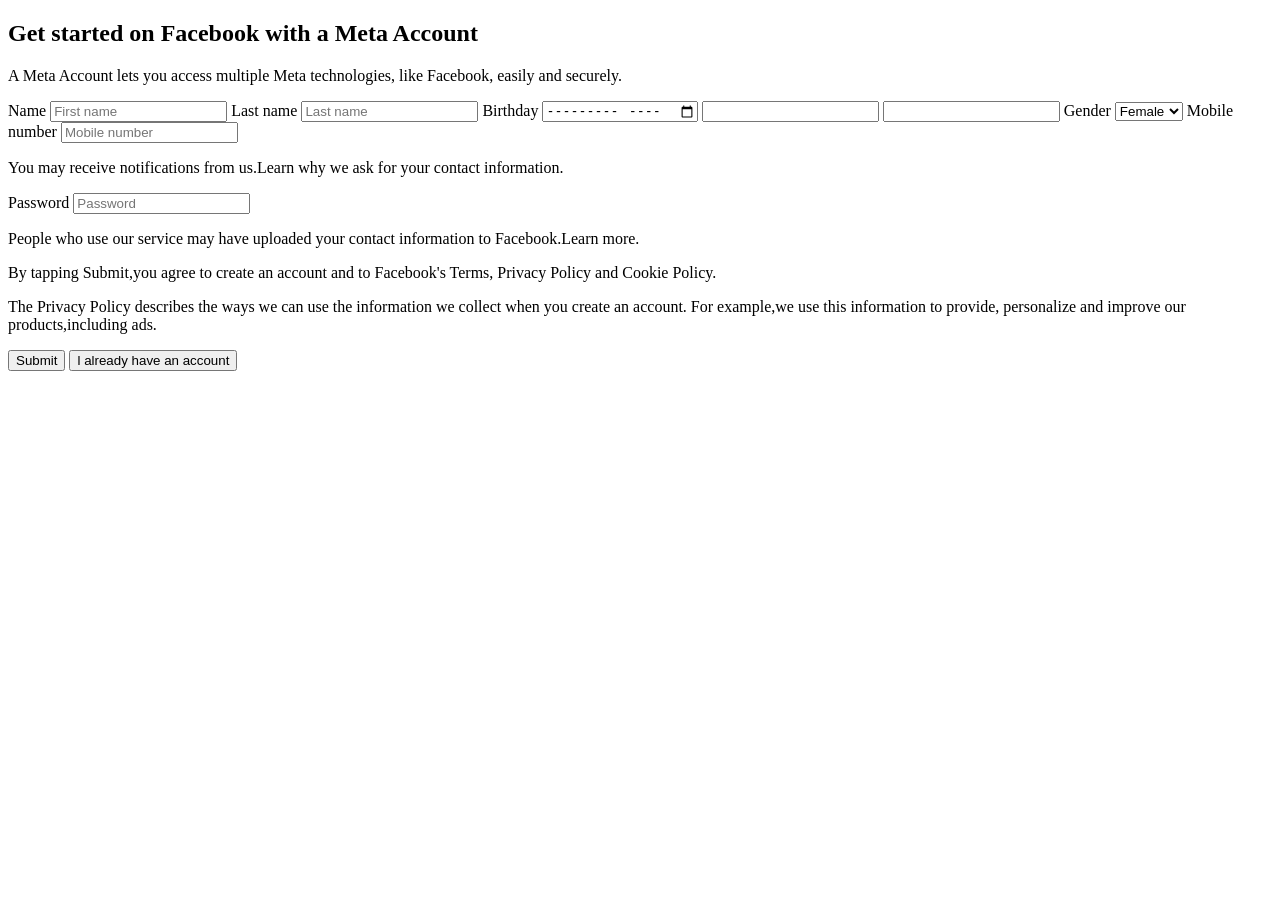
==== index.html @ 80c6cefc "ev tapsirigii" ====
<!DOCTYPE html>
<html lang="en">
<head>
  <meta charset="UTF-8">
</head>
<body>
  <h2>Get started on Facebook with a Meta Account</h2>
  <p>A Meta Account lets you access multiple Meta technologies, like Facebook, easily and securely.</p>
  <label>Name</label>
  <input type="text" placeholder="First name">
  <label>Last name</label>
  <input type="text" placeholder="Last name">
  <label>Birthday</label>
  <input type="month">
  <input type="day">
  <input type="year">
  <label>Gender</label>
  <select>
    <option value="female">Female</option>
    <option value="male">Male</option>
    <option value="custom">Custom</option>
  </select>
  <label>Mobile number</label>
  <input type="text" placeholder="Mobile number">
  <p>You may receive notifications from us.Learn why we ask for your contact information.</p>
  <label>Password</label>
  <input type="password" placeholder="Password">
  <p>People who use our service may have uploaded your contact information to
     Facebook.Learn more.</p>
  <p>By tapping Submit,you agree to create an account and to Facebook's Terms,
    Privacy Policy and Cookie Policy.</p>
  <p>The Privacy Policy describes the ways we can use the information we collect
     when you create an account. For example,we use this information to provide,
     personalize and improve our products,including ads.</p>
     <button>Submit</button>
     <button>l already have an account</button>
</body>
</html>
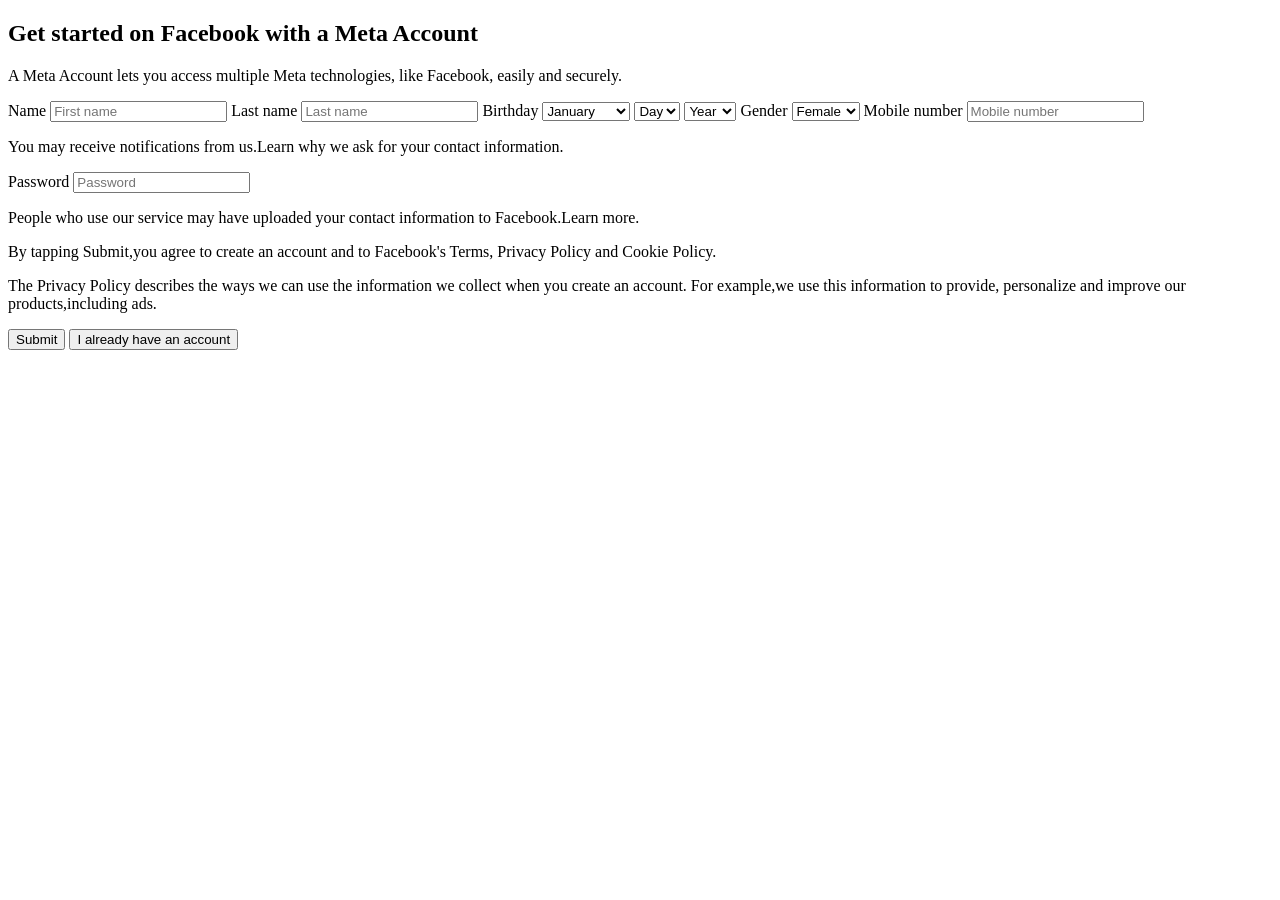
==== commit 441a2bc6: "ev tapsirigiii" ====
--- a/index.html
+++ b/index.html
@@ -11,9 +11,101 @@
   <label>Last name</label>
   <input type="text" placeholder="Last name">
   <label>Birthday</label>
-  <input type="month">
-  <input type="day">
-  <input type="year">
+  <select>
+    <option value="January">January</option>
+    <option value="February">February</option>
+    <option value="March">March</option>
+    <option value="April">April</option>
+    <option value="May">May</option>
+    <option value="June">June</option>
+    <option value="July">July</option>
+    <option value="August">August</option>
+    <option value="September">September</option>
+    <option value="October">October</option>
+    <option value="November">November</option>
+    <option value="December">December</option>
+  </select>
+  <select>
+    <option>Day</option>
+    <option value="1">1</option>
+    <option value="2">2</option>
+    <option value="3">3</option>
+    <option value="4">4</option>
+    <option value="5">5</option>
+    <option value="6">6</option>
+    <option value="7">7</option>
+    <option value="8">8</option>
+    <option value="9">9</option>
+    <option value="10">10</option>
+    <option value="11">11</option>
+    <option value="12">12</option>
+    <option value="13">13</option>
+    <option value="14">14</option>
+    <option value="15">15</option>
+    <option value="16">16</option>
+    <option value="17">17</option>
+    <option value="18">18</option>
+    <option value="19">19</option>
+    <option value="20">20</option>
+    <option value="21">21</option>
+    <option value="22">22</option>
+    <option value="23">23</option>
+    <option value="24">24</option>
+    <option value="25">25</option>
+    <option value="26">26</option>
+    <option value="27">27</option>
+    <option value="28">28</option>
+    <option value="29">29</option>
+    <option value="30">30</option>
+    <option value="31">31</option>
+  </select>
+  <select>
+    <option>Year</option>
+    <option value="2023">2023</option>
+    <option value="2022">2022</option>
+    <option value="2021">2021</option>
+    <option value="2020">2020</option>
+    <option value="2019">2019</option>
+    <option value="2018">2018</option>
+    <option value="2017">2017</option>
+    <option value="2016">2016</option>
+    <option value="2015">2015</option>
+    <option value="2014">2014</option>
+    <option value="2013">2013</option>
+    <option value="2012">2012</option>
+    <option value="2011">2011</option>
+    <option value="2010">2010</option>
+    <option value="2009">2009</option>
+    <option value="2008">2008</option>
+    <option value="2007">2007</option>
+    <option value="2006">2006</option>
+    <option value="2005">2005</option>
+    <option value="2004">2004</option>
+    <option value="2003">2003</option>
+    <option value="2002">2002</option>
+    <option value="2001">2001</option>
+    <option value="2000">2000</option>
+    <option value="1999">1999</option>
+    <option value="1998">1998</option>
+    <option value="1997">1997</option>
+    <option value="1996">1996</option>
+    <option value="1995">1995</option>
+    <option value="1994">1994</option>
+    <option value="1993">1993</option>
+    <option value="1992">1992</option>
+    <option value="1991">1991</option>
+    <option value="1990">1990</option>
+    <option value="1989">1989</option>
+    <option value="1988">1988</option>
+    <option value="1987">1987</option>
+    <option value="1986">1986</option>
+    <option value="1985">1985</option>
+    <option value="1984">1984</option>
+    <option value="1983">1983</option>
+    <option value="1982">1982</option>
+    <option value="1981">1981</option>
+    <option value="1980">1980</option>
+  </select>
   <label>Gender</label>
   <select>
     <option value="female">Female</option>
@@ -33,12 +125,6 @@
      when you create an account. For example,we use this information to provide,
      personalize and improve our products,including ads.</p>
      <button>Submit</button>
-     <button>l already have an account</button>
+     <button>I already have an account</button>
 </body>
-</html>
-
-
-
-
-
-
+</html>
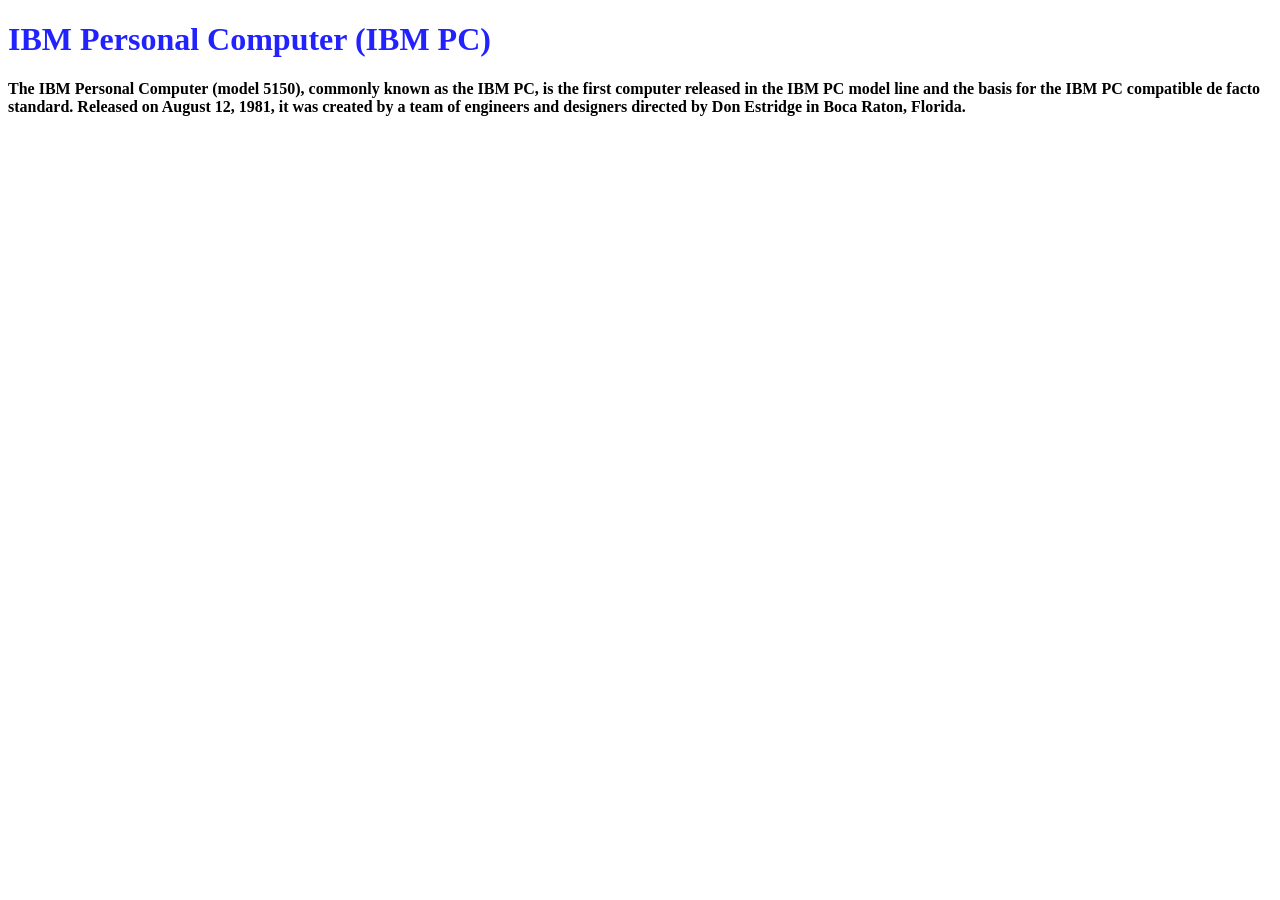
==== commit d49b71e8: "css ev tapsirig" ====
--- a/index.html
+++ b/index.html
@@ -1,130 +1,31 @@
 <!DOCTYPE html>
 <html lang="en">
-<head>
-  <meta charset="UTF-8">
-</head>
-<body>
-  <h2>Get started on Facebook with a Meta Account</h2>
-  <p>A Meta Account lets you access multiple Meta technologies, like Facebook, easily and securely.</p>
-  <label>Name</label>
-  <input type="text" placeholder="First name">
-  <label>Last name</label>
-  <input type="text" placeholder="Last name">
-  <label>Birthday</label>
-  <select>
-    <option value="January">January</option>
-    <option value="February">February</option>
-    <option value="March">March</option>
-    <option value="April">April</option>
-    <option value="May">May</option>
-    <option value="June">June</option>
-    <option value="July">July</option>
-    <option value="August">August</option>
-    <option value="September">September</option>
-    <option value="October">October</option>
-    <option value="November">November</option>
-    <option value="December">December</option>
-  </select>
-  <select>
-    <option>Day</option>
-    <option value="1">1</option>
-    <option value="2">2</option>
-    <option value="3">3</option>
-    <option value="4">4</option>
-    <option value="5">5</option>
-    <option value="6">6</option>
-    <option value="7">7</option>
-    <option value="8">8</option>
-    <option value="9">9</option>
-    <option value="10">10</option>
-    <option value="11">11</option>
-    <option value="12">12</option>
-    <option value="13">13</option>
-    <option value="14">14</option>
-    <option value="15">15</option>
-    <option value="16">16</option>
-    <option value="17">17</option>
-    <option value="18">18</option>
-    <option value="19">19</option>
-    <option value="20">20</option>
-    <option value="21">21</option>
-    <option value="22">22</option>
-    <option value="23">23</option>
-    <option value="24">24</option>
-    <option value="25">25</option>
-    <option value="26">26</option>
-    <option value="27">27</option>
-    <option value="28">28</option>
-    <option value="29">29</option>
-    <option value="30">30</option>
-    <option value="31">31</option>
-  </select>
-  <select>
-    <option>Year</option>
-    <option value="2023">2023</option>
-    <option value="2022">2022</option>
-    <option value="2021">2021</option>
-    <option value="2020">2020</option>
-    <option value="2019">2019</option>
-    <option value="2018">2018</option>
-    <option value="2017">2017</option>
-    <option value="2016">2016</option>
-    <option value="2015">2015</option>
-    <option value="2014">2014</option>
-    <option value="2013">2013</option>
-    <option value="2012">2012</option>
-    <option value="2011">2011</option>
-    <option value="2010">2010</option>
-    <option value="2009">2009</option>
-    <option value="2008">2008</option>
-    <option value="2007">2007</option>
-    <option value="2006">2006</option>
-    <option value="2005">2005</option>
-    <option value="2004">2004</option>
-    <option value="2003">2003</option>
-    <option value="2002">2002</option>
-    <option value="2001">2001</option>
-    <option value="2000">2000</option>
-    <option value="1999">1999</option>
-    <option value="1998">1998</option>
-    <option value="1997">1997</option>
-    <option value="1996">1996</option>
-    <option value="1995">1995</option>
-    <option value="1994">1994</option>
-    <option value="1993">1993</option>
-    <option value="1992">1992</option>
-    <option value="1991">1991</option>
-    <option value="1990">1990</option>
-    <option value="1989">1989</option>
-    <option value="1988">1988</option>
-    <option value="1987">1987</option>
-    <option value="1986">1986</option>
-    <option value="1985">1985</option>
-    <option value="1984">1984</option>
-    <option value="1983">1983</option>
-    <option value="1982">1982</option>
-    <option value="1981">1981</option>
-    <option value="1980">1980</option>
-  </select>
-  <label>Gender</label>
-  <select>
-    <option value="female">Female</option>
-    <option value="male">Male</option>
-    <option value="custom">Custom</option>
-  </select>
-  <label>Mobile number</label>
-  <input type="text" placeholder="Mobile number">
-  <p>You may receive notifications from us.Learn why we ask for your contact information.</p>
-  <label>Password</label>
-  <input type="password" placeholder="Password">
-  <p>People who use our service may have uploaded your contact information to
-     Facebook.Learn more.</p>
-  <p>By tapping Submit,you agree to create an account and to Facebook's Terms,
-    Privacy Policy and Cookie Policy.</p>
-  <p>The Privacy Policy describes the ways we can use the information we collect
-     when you create an account. For example,we use this information to provide,
-     personalize and improve our products,including ads.</p>
-     <button>Submit</button>
-     <button>I already have an account</button>
-</body>
+  <head>
+    <meta charset="UTF-8">
+   <meta name="viewport"
+   content="width=device-width,
+   inital-scale1.0">
+   <title>IBM Personal Computer</title>
+
+   <link rel="stylesheet"
+   href="style.css">
+  </head>
+  <body>
+
+    <h1>IBM Personal Computer (IBM PC)</h1>
+
+    <p>
+      The IBM Personal Computer (model
+      5150), commonly known as the IBM PC,
+      is the first computer released in
+      the IBM PC model line and the basis
+      for the IBM PC compatible de
+      facto standard. Released on August 12,
+      1981, it was created by a team of
+      engineers and designers directed
+      by Don Estridge in Boca Raton,
+      Florida.
+    </p>
+
+  </body>
 </html>
--- a/style.css
+++ b/style.css
@@ -0,0 +1,9 @@
+body {
+    font-family: Montserrat;
+}
+h1 {
+    color: #2222ff;
+}
+p {
+    font-weight: 700;
+}
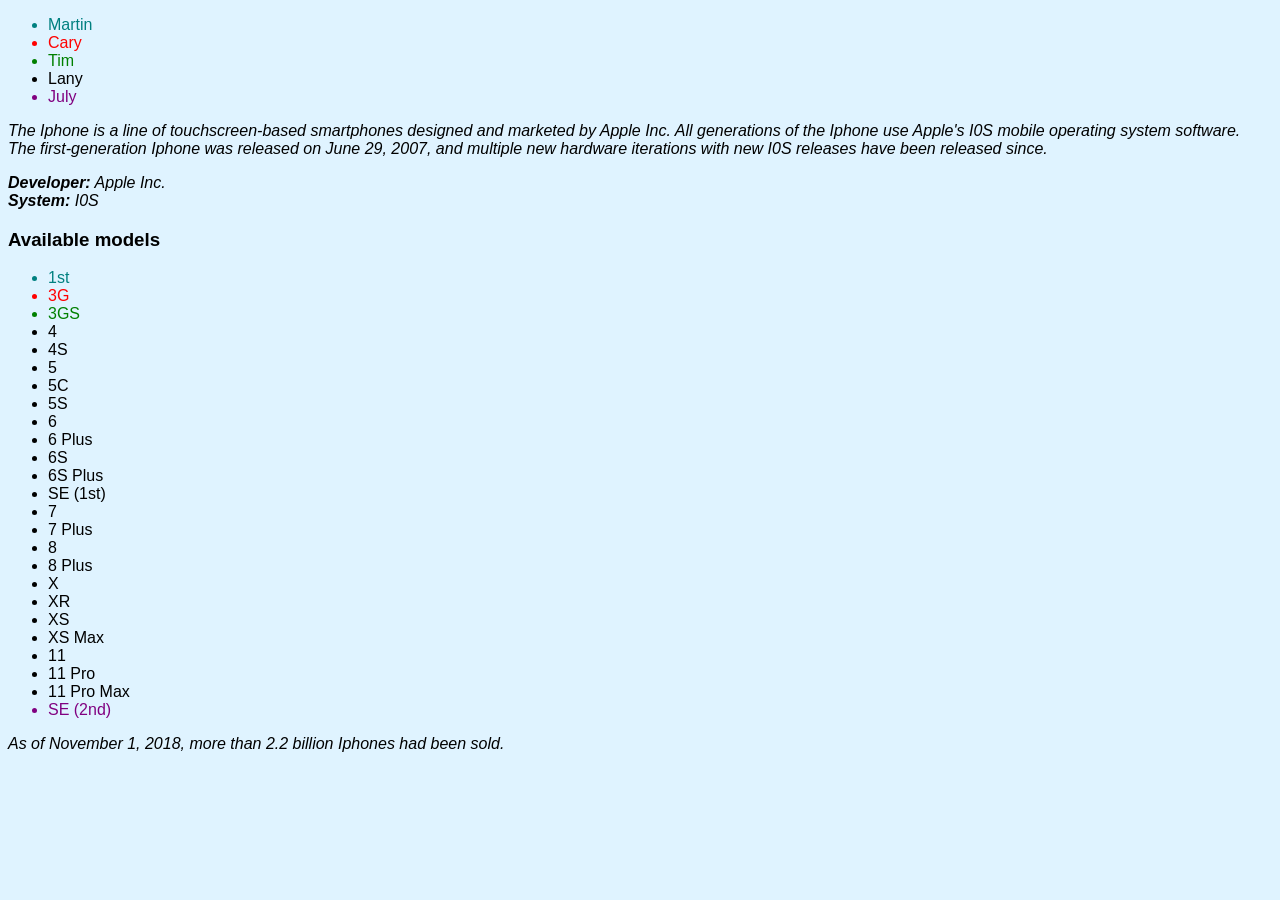
==== commit a67b9375: "ev tapsirigg" ====
--- a/index.html
+++ b/index.html
@@ -2,30 +2,79 @@
 <html lang="en">
   <head>
     <meta charset="UTF-8">
-   <meta name="viewport"
-   content="width=device-width,
-   inital-scale1.0">
-   <title>IBM Personal Computer</title>
-
-   <link rel="stylesheet"
-   href="style.css">
+    <title>Task 2</title>
+    <link rel="stylesheet"
+    href="style.css">
   </head>
   <body>
 
-    <h1>IBM Personal Computer (IBM PC)</h1>
+      <ul>
+          <li>Martin</li>
+          <li>Cary</li>
+          <li>Tim</li>
+          <li>Lany</li>
+          <li>July</li>
+      </ul>
+    <title>Iphone</title>
+  
 
     <p>
-      The IBM Personal Computer (model
-      5150), commonly known as the IBM PC,
-      is the first computer released in
-      the IBM PC model line and the basis
-      for the IBM PC compatible de
-      facto standard. Released on August 12,
-      1981, it was created by a team of
-      engineers and designers directed
-      by Don Estridge in Boca Raton,
-      Florida.
+      The Iphone is a line of
+      touchscreen-based smartphones
+      designed and marketed by
+      Apple Inc. All generations
+      of the Iphone use Apple's
+      I0S mobile operating system
+      software. The 
+      first-generation Iphone was
+      released
+              on June 29, 2007, and
+              multiple new hardware iterations
+              with new I0S releases
+              have been released since.
+    </p> 
+
+    <p>
+      <b>Developer:</b> Apple 
+      Inc.<br>
+      <b>System:</b> I0S
     </p>
 
+    <h3>Available models</h3>
+
+<ul>
+  <li>1st</li>
+  <li>3G</li>
+  <li>3GS</li>
+  <li>4</li>
+  <li>4S</li>
+  <li>5</li>
+  <li>5C</li>
+  <li>5S</li>
+  <li>6</li>
+  <li>6 Plus</li>
+  <li>6S</li>
+  <li>6S Plus</li>
+  <li>SE (1st)</li>
+  <li>7</li>
+  <li>7 Plus</li>
+  <li>8</li>
+  <li>8 Plus</li>
+  <li>X</li>
+  <li>XR</li>
+  <li>XS</li>
+  <li>XS Max</li>
+  <li>11</li>
+  <li>11 Pro</li>
+  <li>11 Pro Max</li>
+  <li>SE (2nd)</li>
+</ul>
+
+<p>
+  As of November 1, 2018,
+  more than 2.2 billion
+  Iphones had been sold.
+</p>
+
   </body>
-</html>+  </html>
--- a/style.css
+++ b/style.css
@@ -1,9 +1,34 @@
+li:first-child {
+    color: teal;
+}
+li:nth-child(2) {
+    color: red;
+}
+li:nth-child(3) {
+    color: green;
+}
+li:nth-child(4) {
+    color: black;
+}
+li:last-child {
+    color: purple;
+}
 body {
-    font-family: Montserrat;
+background-color: #dff3ff;
+font-family: Arial, 
+sans-serif;
+color: #064b91
+font-size 14px;
 }
-h1 {
-    color: #2222ff;
+
+title {
+    color: #0056b3
+    font-size 28px
 }
+
 p {
-    font-weight: 700;
+    font-style: italic;
+}
+ul {
+    padding-left: 40px;
 }
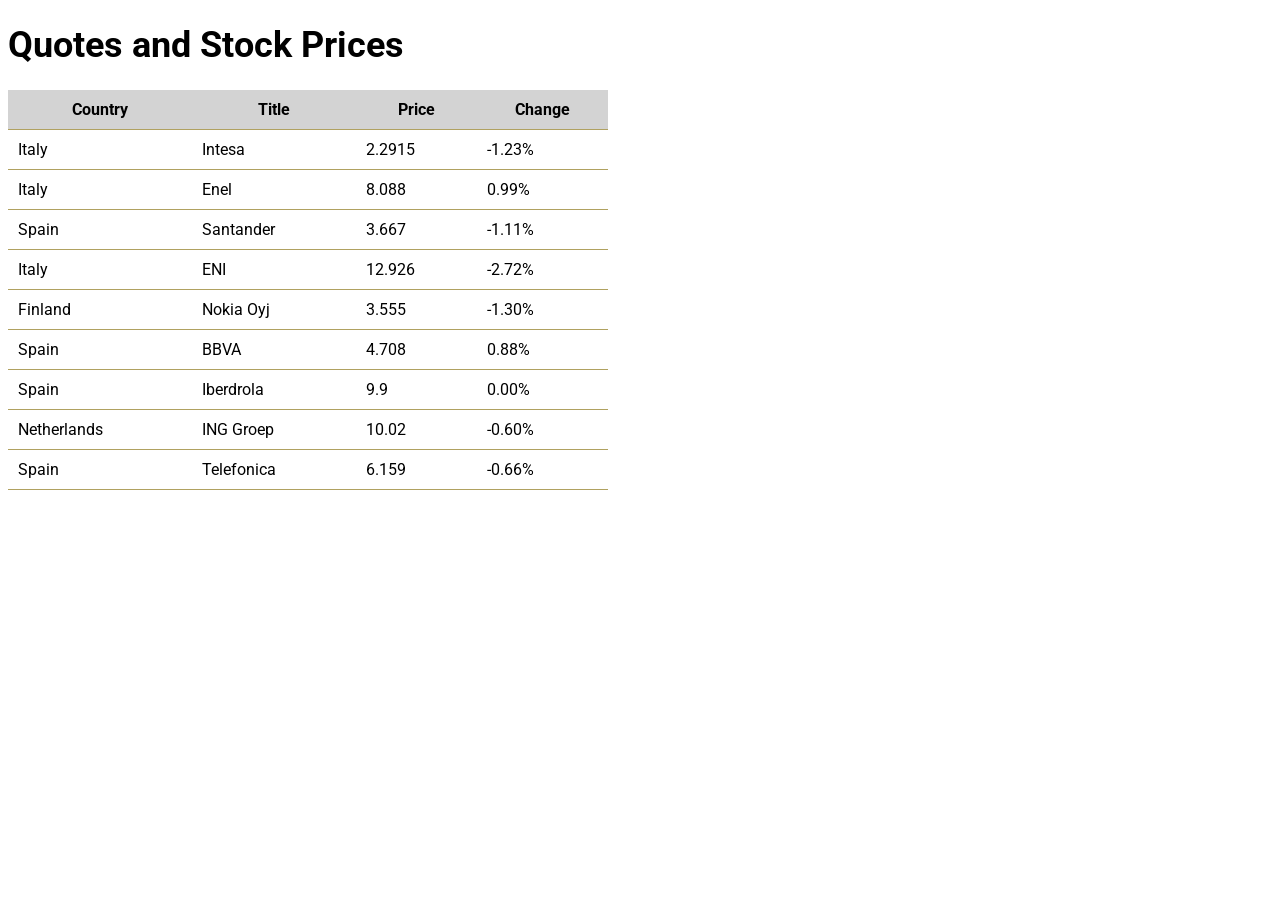
==== commit 945ae5fb: "evtapp" ====
--- a/index.html
+++ b/index.html
@@ -2,79 +2,40 @@
 <html lang="en">
   <head>
     <meta charset="UTF-8">
-    <title>Task 2</title>
-    <link rel="stylesheet"
-    href="style.css">
+    <meta name="viewport"
+    content="width=device-width,
+    initial-scale=1.0">
+    <title>Quotes and Stock
+      Prices</title>
+      <link rel="stylesheet"
+      href="style.css">
   </head>
   <body>
+  
+    <h1>Quotes and Stock Prices</h1>
 
-      <ul>
-          <li>Martin</li>
-          <li>Cary</li>
-          <li>Tim</li>
-          <li>Lany</li>
-          <li>July</li>
-      </ul>
-    <title>Iphone</title>
-  
+    <table>
+     <thead>
+      <tr>
+        <th>Country</th>
+        <th>Title</th>
+        <th>Price</th>
+        <th>Change</th>
+      </tr>
+     </thead>
 
-    <p>
-      The Iphone is a line of
-      touchscreen-based smartphones
-      designed and marketed by
-      Apple Inc. All generations
-      of the Iphone use Apple's
-      I0S mobile operating system
-      software. The 
-      first-generation Iphone was
-      released
-              on June 29, 2007, and
-              multiple new hardware iterations
-              with new I0S releases
-              have been released since.
-    </p> 
-
-    <p>
-      <b>Developer:</b> Apple 
-      Inc.<br>
-      <b>System:</b> I0S
-    </p>
-
-    <h3>Available models</h3>
-
-<ul>
-  <li>1st</li>
-  <li>3G</li>
-  <li>3GS</li>
-  <li>4</li>
-  <li>4S</li>
-  <li>5</li>
-  <li>5C</li>
-  <li>5S</li>
-  <li>6</li>
-  <li>6 Plus</li>
-  <li>6S</li>
-  <li>6S Plus</li>
-  <li>SE (1st)</li>
-  <li>7</li>
-  <li>7 Plus</li>
-  <li>8</li>
-  <li>8 Plus</li>
-  <li>X</li>
-  <li>XR</li>
-  <li>XS</li>
-  <li>XS Max</li>
-  <li>11</li>
-  <li>11 Pro</li>
-  <li>11 Pro Max</li>
-  <li>SE (2nd)</li>
-</ul>
-
-<p>
-  As of November 1, 2018,
-  more than 2.2 billion
-  Iphones had been sold.
-</p>
+     <tbody>
+       <tr><td>Italy</td><td>Intesa</td><td>2.2915</td><td>-1.23%</td></tr>
+       <tr><td>Italy</td><td>Enel</td><td>8.088</td><td>0.99%</td></tr>
+       <tr><td>Spain</td><td>Santander</td><td>3.667</td><td>-1.11%</td></tr>
+       <tr><td>Italy</td><td>ENI</td><td>12.926</td><td>-2.72%</td></tr>
+       <tr><td>Finland</td><td>Nokia Oyj</td><td>3.555</td><td>-1.30%</td></tr>
+       <tr><td>Spain</td><td>BBVA</td><td>4.708</td><td>0.88%</td></tr>
+       <tr><td>Spain</td><td>Iberdrola</td><td>9.9</td><td>0.00%</td></tr>
+       <tr><td>Netherlands</td><td>ING Groep</td><td>10.02</td><td>-0.60%</td></tr>
+       <tr><td>Spain</td><td>Telefonica</td><td>6.159</td><td>-0.66%</td></tr>
+     </tbody>
+    </table>
 
   </body>
-  </html>+</html>
--- a/style.css
+++ b/style.css
@@ -1,34 +1,21 @@
-li:first-child {
-    color: teal;
+@import
+url('https://fonts.googleapis.com/css2?family=Roboto&display=swap');
+body {
+    font-family: 'Roboto',
+    sans-serif;
 }
-li:nth-child(2) {
-    color: red;
+h1 {
+    font-size: 36px;
 }
-li:nth-child(3) {
-    color: green;
+table {
+    border-collapse: collapse;
+    width: 600px;
 }
-li:nth-child(4) {
-    color: black;
+th {
+    background-color: lightgrey;
+    text-align: center;
 }
-li:last-child {
-    color: purple;
-}
-body {
-background-color: #dff3ff;
-font-family: Arial, 
-sans-serif;
-color: #064b91
-font-size 14px;
-}
-
-title {
-    color: #0056b3
-    font-size 28px
-}
-
-p {
-    font-style: italic;
-}
-ul {
-    padding-left: 40px;
+th, td {
+    padding: 10px;
+    border-bottom: 1px solid #b0a160;
 }
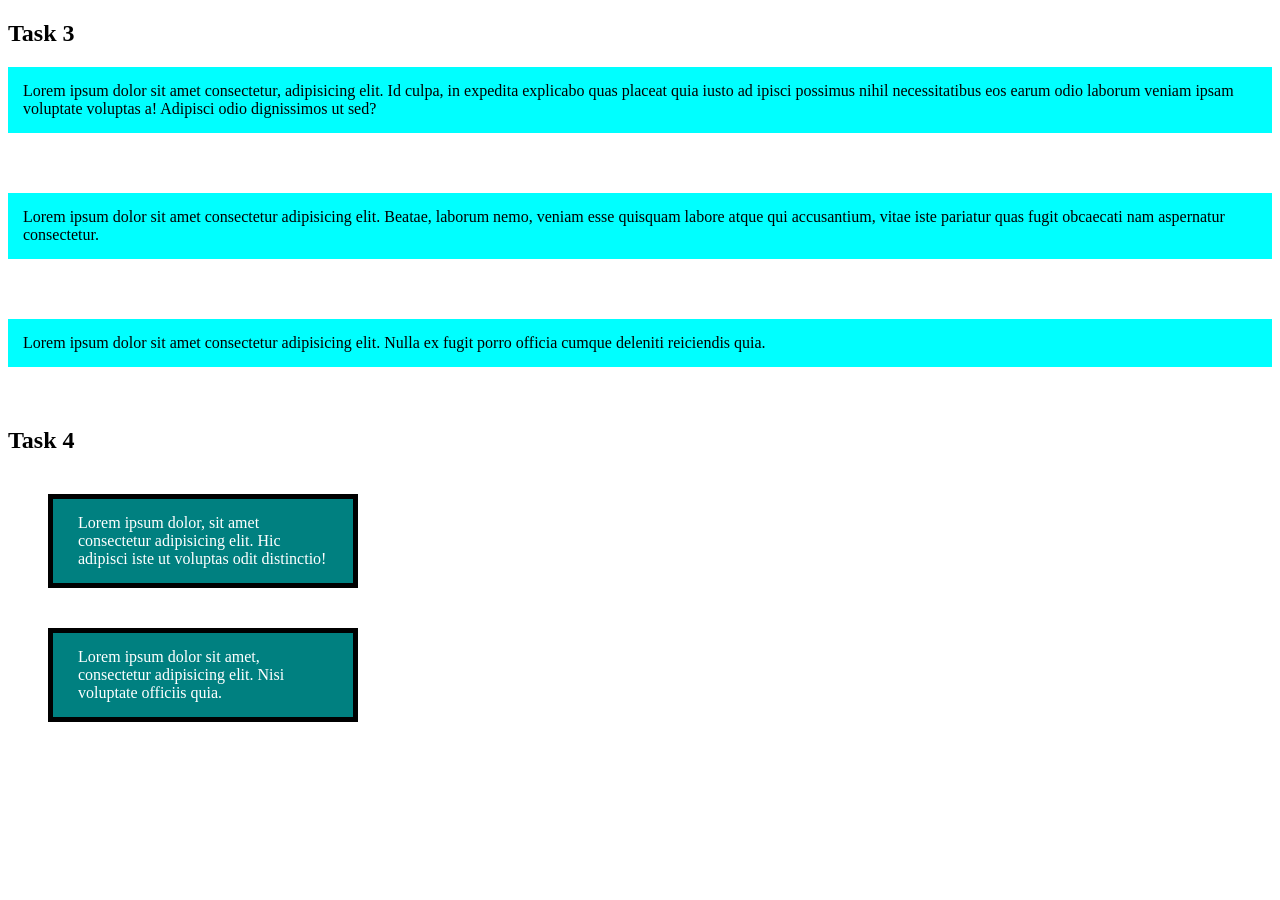
==== commit 1d597e60: "task3 ve task4" ====
--- a/index.html
+++ b/index.html
@@ -1,41 +1,32 @@
+
 <!DOCTYPE html>
 <html lang="en">
-  <head>
+<head>
     <meta charset="UTF-8">
-    <meta name="viewport"
-    content="width=device-width,
-    initial-scale=1.0">
-    <title>Quotes and Stock
-      Prices</title>
-      <link rel="stylesheet"
-      href="style.css">
-  </head>
-  <body>
-  
-    <h1>Quotes and Stock Prices</h1>
+    <meta name="viewport" content="width=device-width, initial-scale=1.0">
+    <title>Task 3 və Task 4</title>
+    <link rel="stylesheet" href="style.css">
+</head>
+<body>
 
-    <table>
-     <thead>
-      <tr>
-        <th>Country</th>
-        <th>Title</th>
-        <th>Price</th>
-        <th>Change</th>
-      </tr>
-     </thead>
+    <h2>Task 3</h2>
 
-     <tbody>
-       <tr><td>Italy</td><td>Intesa</td><td>2.2915</td><td>-1.23%</td></tr>
-       <tr><td>Italy</td><td>Enel</td><td>8.088</td><td>0.99%</td></tr>
-       <tr><td>Spain</td><td>Santander</td><td>3.667</td><td>-1.11%</td></tr>
-       <tr><td>Italy</td><td>ENI</td><td>12.926</td><td>-2.72%</td></tr>
-       <tr><td>Finland</td><td>Nokia Oyj</td><td>3.555</td><td>-1.30%</td></tr>
-       <tr><td>Spain</td><td>BBVA</td><td>4.708</td><td>0.88%</td></tr>
-       <tr><td>Spain</td><td>Iberdrola</td><td>9.9</td><td>0.00%</td></tr>
-       <tr><td>Netherlands</td><td>ING Groep</td><td>10.02</td><td>-0.60%</td></tr>
-       <tr><td>Spain</td><td>Telefonica</td><td>6.159</td><td>-0.66%</td></tr>
-     </tbody>
-    </table>
+    <p class="paragraph">Lorem ipsum dolor sit amet consectetur, adipisicing elit. 
+      Id culpa, in expedita explicabo quas placeat quia iusto ad
+      ipisci possimus nihil necessitatibus eos earum odio laborum veniam
+       ipsam voluptate voluptas a! Adipisci odio dignissimos ut sed?</p>
+    <p class="paragraph">Lorem ipsum dolor sit amet consectetur adipisicing elit.
+       Beatae, laborum nemo, veniam esse quisquam labore atque qui accusantium, 
+       vitae iste pariatur quas fugit obcaecati nam aspernatur consectetur.</p>
+    <p class="paragraph">Lorem ipsum dolor sit amet consectetur adipisicing elit.
+       Nulla ex fugit porro officia cumque deleniti reiciendis quia.</p>
 
-  </body>
+    <h2>Task 4</h2>
+
+    <div class="block">Lorem ipsum dolor, sit amet consectetur adipisicing elit.
+       Hic adipisci iste ut voluptas odit distinctio!</div>
+    <div class="block">Lorem ipsum dolor sit amet, consectetur adipisicing elit.
+       Nisi voluptate officiis quia.</div>
+
+</body>
 </html>
--- a/style.css
+++ b/style.css
@@ -1,21 +1,19 @@
-@import
-url('https://fonts.googleapis.com/css2?family=Roboto&display=swap');
-body {
-    font-family: 'Roboto',
-    sans-serif;
+
+/* Task 3 */
+
+.paragraph {
+    background-color: aqua;
+    margin-bottom: 60px;
+    padding: 15px;
 }
-h1 {
-    font-size: 36px;
-}
-table {
-    border-collapse: collapse;
-    width: 600px;
-}
-th {
-    background-color: lightgrey;
-    text-align: center;
-}
-th, td {
-    padding: 10px;
-    border-bottom: 1px solid #b0a160;
+
+/* Task 4 */
+
+.block {
+    background-color: teal;
+    margin: 40px;
+    padding: 15px 25px;
+    width: 250px;
+    border: 5px solid black;
+    color: white;
 }
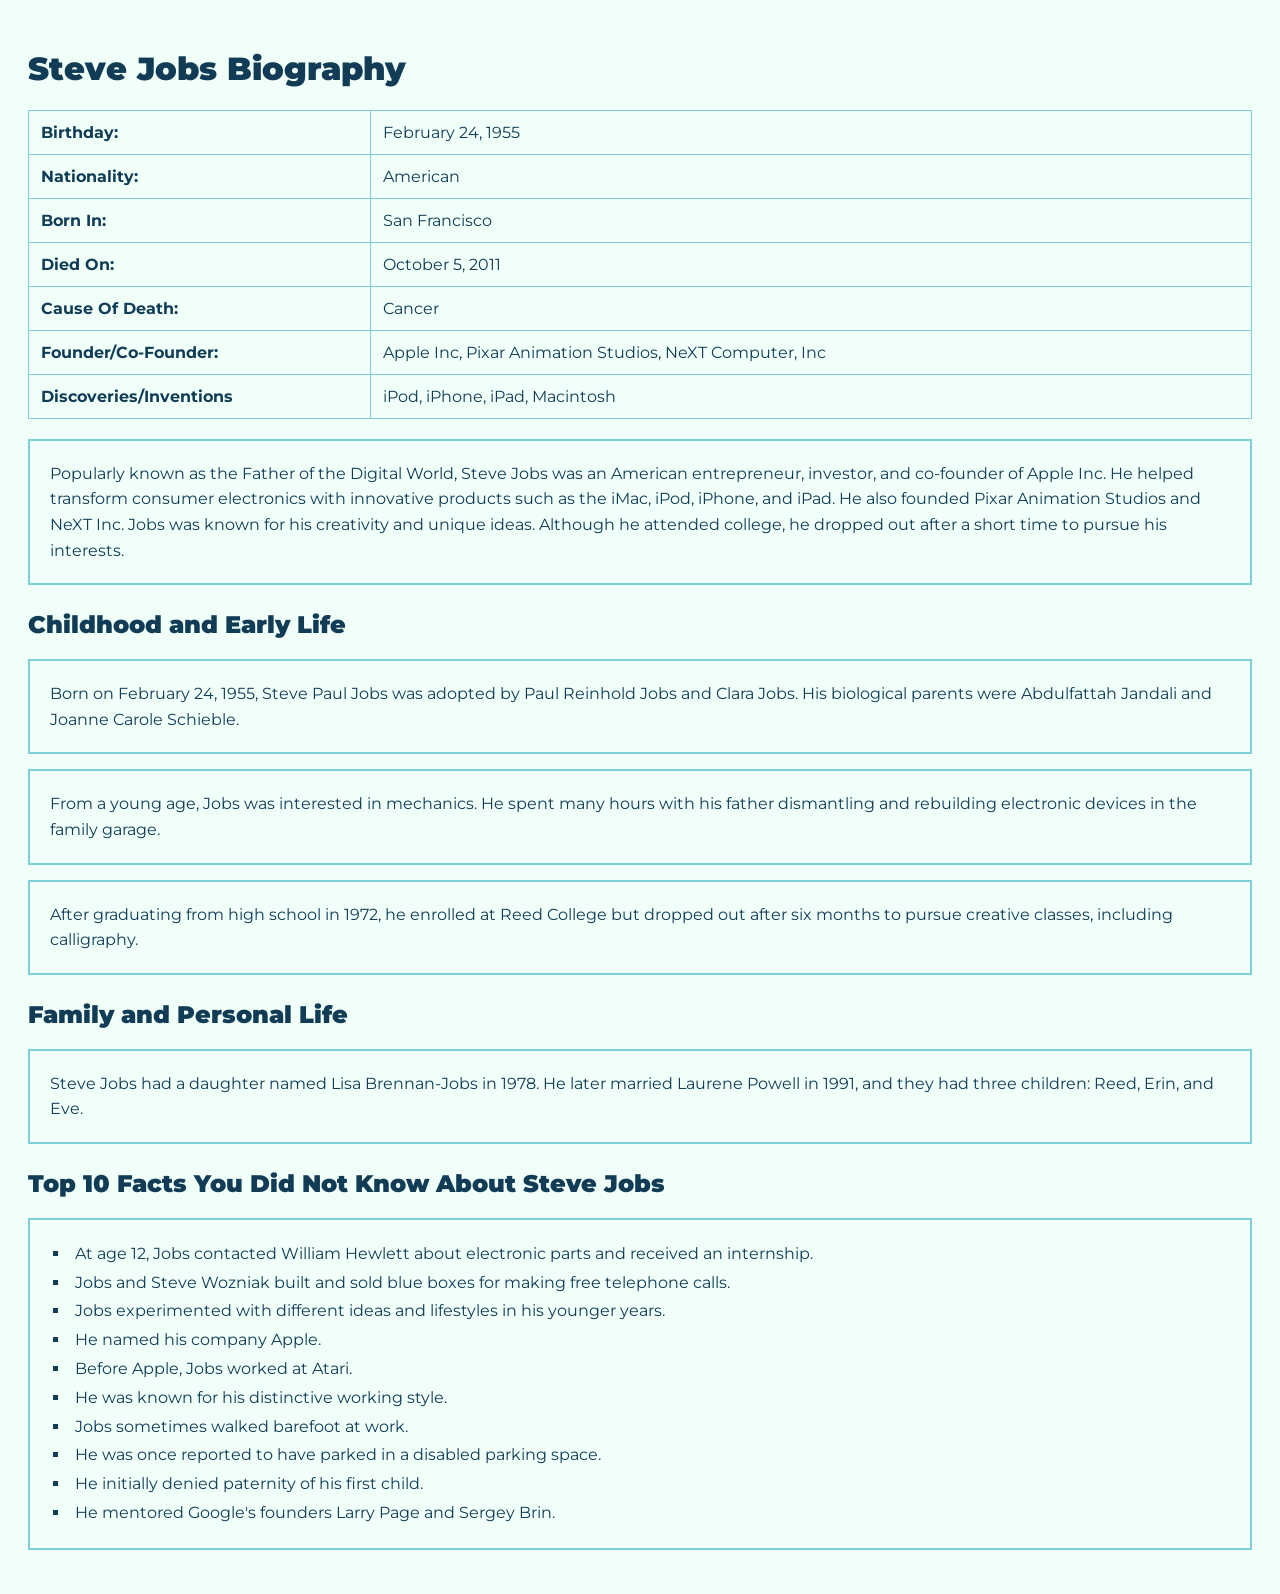
==== commit 25063c06: "ev tapsirigg" ====
--- a/index.html
+++ b/index.html
@@ -1,32 +1,66 @@
-
 <!DOCTYPE html>
 <html lang="en">
 <head>
     <meta charset="UTF-8">
     <meta name="viewport" content="width=device-width, initial-scale=1.0">
-    <title>Task 3 və Task 4</title>
+    <title>Steve Jobs Biography</title>
     <link rel="stylesheet" href="style.css">
 </head>
 <body>
 
-    <h2>Task 3</h2>
-
-    <p class="paragraph">Lorem ipsum dolor sit amet consectetur, adipisicing elit. 
-      Id culpa, in expedita explicabo quas placeat quia iusto ad
-      ipisci possimus nihil necessitatibus eos earum odio laborum veniam
-       ipsam voluptate voluptas a! Adipisci odio dignissimos ut sed?</p>
-    <p class="paragraph">Lorem ipsum dolor sit amet consectetur adipisicing elit.
-       Beatae, laborum nemo, veniam esse quisquam labore atque qui accusantium, 
-       vitae iste pariatur quas fugit obcaecati nam aspernatur consectetur.</p>
-    <p class="paragraph">Lorem ipsum dolor sit amet consectetur adipisicing elit.
-       Nulla ex fugit porro officia cumque deleniti reiciendis quia.</p>
-
-    <h2>Task 4</h2>
-
-    <div class="block">Lorem ipsum dolor, sit amet consectetur adipisicing elit.
-       Hic adipisci iste ut voluptas odit distinctio!</div>
-    <div class="block">Lorem ipsum dolor sit amet, consectetur adipisicing elit.
-       Nisi voluptate officiis quia.</div>
-
+    <h1>Steve Jobs Biography</h1>
+    <table>
+        <tr><td>Birthday:</td><td>February 24, 1955</td></tr>
+        <tr><td>Nationality:</td><td>American</td></tr>
+        <tr><td>Born In:</td><td>San Francisco</td></tr>
+        <tr><td>Died On:</td><td>October 5, 2011</td></tr>
+        <tr><td>Cause Of Death:</td><td>Cancer</td></tr>
+        <tr><td>Founder/Co-Founder:</td><td>Apple Inc, Pixar Animation Studios, NeXT Computer, Inc</td></tr>
+        <tr><td>Discoveries/Inventions</td><td>iPod, iPhone, iPad, Macintosh</td></tr>
+    </table>
+    <div class="box">
+        Popularly known as the Father of the Digital World, Steve Jobs was an
+        American entrepreneur, investor, and co-founder of Apple Inc.
+        He helped transform consumer electronics with innovative products
+        such as the iMac, iPod, iPhone, and iPad. He also founded Pixar
+        Animation Studios and NeXT Inc. Jobs was known for his creativity
+        and unique ideas. Although he attended college, he dropped out
+        after a short time to pursue his interests.
+    </div>
+    <h2>Childhood and Early Life</h2>
+    <div class="box">
+        Born on February 24, 1955, Steve Paul Jobs was adopted by Paul
+        Reinhold Jobs and Clara Jobs. His biological parents were
+        Abdulfattah Jandali and Joanne Carole Schieble.
+    </div>
+    <div class="box">
+        From a young age, Jobs was interested in mechanics. He spent
+        many hours with his father dismantling and rebuilding electronic
+        devices in the family garage.
+    </div>
+    <div class="box">
+        After graduating from high school in 1972, he enrolled at Reed
+        College but dropped out after six months to pursue creative
+        classes, including calligraphy.
+    </div>
+    <h2>Family and Personal Life</h2>
+    <div class="box">
+        Steve Jobs had a daughter named Lisa Brennan-Jobs in 1978.
+        He later married Laurene Powell in 1991, and they had three
+        children: Reed, Erin, and Eve.
+    </div>
+    <h2>Top 10 Facts You Did Not Know About Steve Jobs</h2>
+    <ul>
+        <li>At age 12, Jobs contacted William Hewlett about electronic parts and received an internship.</li>
+        <li>Jobs and Steve Wozniak built and sold blue boxes for making free telephone calls.</li>
+        <li>Jobs experimented with different ideas and lifestyles in his younger years.</li>
+        <li>He named his company Apple.</li>
+        <li>Before Apple, Jobs worked at Atari.</li>
+        <li>He was known for his distinctive working style.</li>
+        <li>Jobs sometimes walked barefoot at work.</li>
+        <li>He was once reported to have parked in a disabled parking space.</li>
+        <li>He initially denied paternity of his first child.</li>
+        <li>He mentored Google's founders Larry Page and Sergey Brin.</li>
+    </ul>
 </body>
 </html>
--- a/style.css
+++ b/style.css
@@ -1,19 +1,56 @@
+@import url('https://fonts.googleapis.com/css2?family=Montserrat:wght@400;700;900&display=swap');
 
-/* Task 3 */
-
-.paragraph {
-    background-color: aqua;
-    margin-bottom: 60px;
-    padding: 15px;
+* {
+    box-sizing: border-box;
 }
 
-/* Task 4 */
+body {
+    font-family: 'Montserrat', sans-serif;
+    background-color: #f0fff8;
+    padding: 20px;
+    color: #123c56;
+}
 
-.block {
-    background-color: teal;
-    margin: 40px;
-    padding: 15px 25px;
-    width: 250px;
-    border: 5px solid black;
-    color: white;
+h1 {
+    font-weight: 900;
+    font-size: 32px;
+}
+
+h2 {
+    font-weight: 900;
+    margin-top: 25px;
+}
+
+table {
+    width: 100%;
+    border-collapse: collapse;
+    margin-bottom: 20px;
+}
+
+td {
+    border: 1px solid #80ced6;
+    padding: 12px;
+}
+
+td:first-child {
+    font-weight: 700;
+    width: 28%;
+}
+
+.box {
+    border: 2px solid #80ced6;
+    padding: 20px;
+    margin: 15px 0;
+    line-height: 1.6;
+}
+
+ul {
+    border: 2px solid #80ced6;
+    padding: 20px 40px;
+    line-height: 1.8;
+    list-style-type: square;
+}
+
+li {
+    padding-left: 5px;
 }
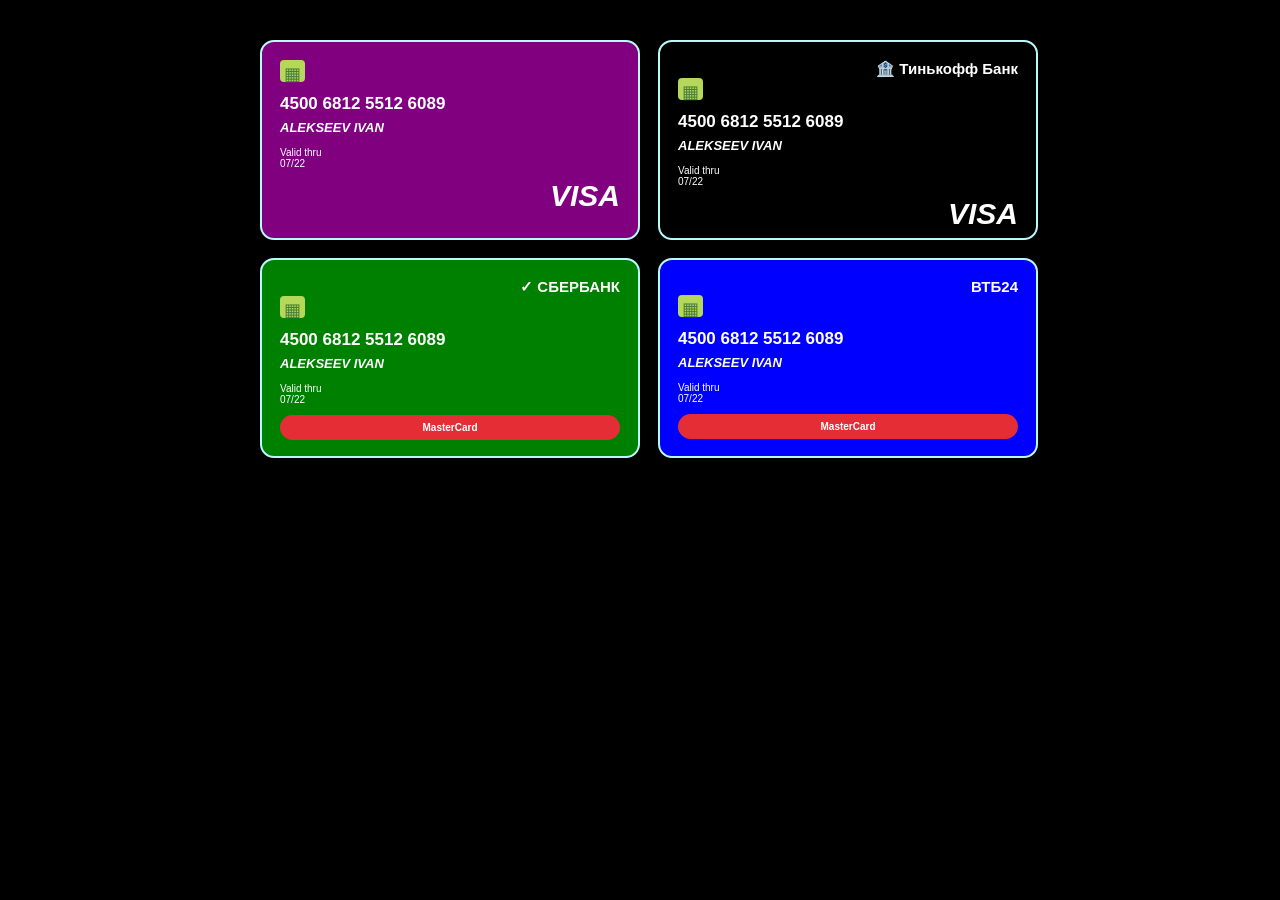
==== commit fb54e338: "evtapp" ====
--- a/index.html
+++ b/index.html
@@ -3,64 +3,49 @@
 <head>
     <meta charset="UTF-8">
     <meta name="viewport" content="width=device-width, initial-scale=1.0">
-    <title>Steve Jobs Biography</title>
+    <title>Bank Cards</title>
     <link rel="stylesheet" href="style.css">
 </head>
 <body>
 
-    <h1>Steve Jobs Biography</h1>
-    <table>
-        <tr><td>Birthday:</td><td>February 24, 1955</td></tr>
-        <tr><td>Nationality:</td><td>American</td></tr>
-        <tr><td>Born In:</td><td>San Francisco</td></tr>
-        <tr><td>Died On:</td><td>October 5, 2011</td></tr>
-        <tr><td>Cause Of Death:</td><td>Cancer</td></tr>
-        <tr><td>Founder/Co-Founder:</td><td>Apple Inc, Pixar Animation Studios, NeXT Computer, Inc</td></tr>
-        <tr><td>Discoveries/Inventions</td><td>iPod, iPhone, iPad, Macintosh</td></tr>
-    </table>
-    <div class="box">
-        Popularly known as the Father of the Digital World, Steve Jobs was an
-        American entrepreneur, investor, and co-founder of Apple Inc.
-        He helped transform consumer electronics with innovative products
-        such as the iMac, iPod, iPhone, and iPad. He also founded Pixar
-        Animation Studios and NeXT Inc. Jobs was known for his creativity
-        and unique ideas. Although he attended college, he dropped out
-        after a short time to pursue his interests.
+    <div class="cards">
+
+        <div class="card purple">
+            <div class="chip">▦</div>
+            <h2>4500 6812 5512 6089</h2>
+            <h3>ALEKSEEV IVAN</h3>
+            <p>Valid thru<br>07/22</p>
+            <div class="visa">VISA</div>
+        </div>
+
+        <div class="card black">
+            <div class="bank">🏦 Тинькофф Банк</div>
+            <div class="chip">▦</div>
+            <h2>4500 6812 5512 6089</h2>
+            <h3>ALEKSEEV IVAN</h3>
+            <p>Valid thru<br>07/22</p>
+            <div class="visa">VISA</div>
+        </div>
+
+        <div class="card green">
+            <div class="bank">✓ СБЕРБАНК</div>
+            <div class="chip">▦</div>
+            <h2>4500 6812 5512 6089</h2>
+            <h3>ALEKSEEV IVAN</h3>
+            <p>Valid thru<br>07/22</p>
+            <div class="master">MasterCard</div>
+        </div>
+
+        <div class="card blue">
+            <div class="bank">ВТБ24</div>
+            <div class="chip">▦</div>
+            <h2>4500 6812 5512 6089</h2>
+            <h3>ALEKSEEV IVAN</h3>
+            <p>Valid thru<br>07/22</p>
+            <div class="master">MasterCard</div>
+        </div>
+
     </div>
-    <h2>Childhood and Early Life</h2>
-    <div class="box">
-        Born on February 24, 1955, Steve Paul Jobs was adopted by Paul
-        Reinhold Jobs and Clara Jobs. His biological parents were
-        Abdulfattah Jandali and Joanne Carole Schieble.
-    </div>
-    <div class="box">
-        From a young age, Jobs was interested in mechanics. He spent
-        many hours with his father dismantling and rebuilding electronic
-        devices in the family garage.
-    </div>
-    <div class="box">
-        After graduating from high school in 1972, he enrolled at Reed
-        College but dropped out after six months to pursue creative
-        classes, including calligraphy.
-    </div>
-    <h2>Family and Personal Life</h2>
-    <div class="box">
-        Steve Jobs had a daughter named Lisa Brennan-Jobs in 1978.
-        He later married Laurene Powell in 1991, and they had three
-        children: Reed, Erin, and Eve.
-    </div>
-    <h2>Top 10 Facts You Did Not Know About Steve Jobs</h2>
-    <ul>
-        <li>At age 12, Jobs contacted William Hewlett about electronic parts and received an internship.</li>
-        <li>Jobs and Steve Wozniak built and sold blue boxes for making free telephone calls.</li>
-        <li>Jobs experimented with different ideas and lifestyles in his younger years.</li>
-        <li>He named his company Apple.</li>
-        <li>Before Apple, Jobs worked at Atari.</li>
-        <li>He was known for his distinctive working style.</li>
-        <li>Jobs sometimes walked barefoot at work.</li>
-        <li>He was once reported to have parked in a disabled parking space.</li>
-        <li>He initially denied paternity of his first child.</li>
-        <li>He mentored Google's founders Larry Page and Sergey Brin.</li>
-    </ul>
+
 </body>
 </html>
--- a/style.css
+++ b/style.css
@@ -1,56 +1,112 @@
-@import url('https://fonts.googleapis.com/css2?family=Montserrat:wght@400;700;900&display=swap');
-
 * {
+    margin: 0;
+    padding: 0;
     box-sizing: border-box;
 }
 
 body {
-    font-family: 'Montserrat', sans-serif;
-    background-color: #f0fff8;
-    padding: 20px;
-    color: #123c56;
+   height: 100%;
+   background: black;
+   display: flex;
+   justify-content: center;
+   align-items: center;
+   font-family: Arial, sans-serif;
+   padding: 20px 0;
 }
 
-h1 {
-    font-weight: 900;
-    font-size: 32px;
+.cards {
+    display: grid;
+    grid-template-columns: 50% 50%;
+    gap: 18px;
+    padding: 20px;
+    width: 100%;
+    max-width: 800px;
+    margin: 0 auto;
 }
 
-h2 {
-    font-weight: 900;
-    margin-top: 25px;
+.card {
+    height: 200px;
+    border: 2px solid #b9faff;
+    border-radius: 14px;
+    padding: 18px;
+    position: relative;
+    color: white;
+    overflow: hidden;
 }
 
-table {
-    width: 100%;
-    border-collapse: collapse;
-    margin-bottom: 20px;
+.purple {
+    background-color: purple;
 }
 
-td {
-    border: 1px solid #80ced6;
-    padding: 12px;
+.black {
+    background-color: black;
+}
+.green {
+    background-color: green;
 }
 
-td:first-child {
-    font-weight: 700;
-    width: 28%;
+.blue {
+    background-color: blue;
 }
 
-.box {
-    border: 2px solid #80ced6;
-    padding: 20px;
-    margin: 15px 0;
-    line-height: 1.6;
+.chip {
+    background: #b5d85b;
+    color: #477c39;
+    width: 25px;
+    height: 22px;
+    border-radius: 4px;
+    text-align: center;
+    padding-top: 3px;
+    margin-bottom: 12px;
+    font-size: 18px;
 }
 
-ul {
-    border: 2px solid #80ced6;
-    padding: 20px 40px;
-    line-height: 1.8;
-    list-style-type: square;
+.bank {
+    display: flex;
+    margin-top: 0;
+    justify-content: flex-end;
+    font-size: 15px;
+    font-weight: bold;
 }
 
-li {
-    padding-left: 5px;
+.card h2 {
+    font-size: 17px;
+    margin-bottom: 6px;
+}
+
+.card h3 {
+    font-size: 13px;
+    font-style: italic;
+}
+
+.card p {
+    font-size: 10px;
+    margin-top: 12px;
+}
+
+.visa {
+    display: flex;
+    justify-content: flex-end;
+    margin-top: 10px;
+    font-size: 30px;
+    font-weight: bold;
+    font-style: italic;
+}
+
+.master {
+    display: flex;
+    margin-top: 10px;
+    justify-content: center;
+    background: #e52d35;
+    color: white;
+    border-radius: 15px;
+    padding: 7px;
+    font-size: 10px;
+    font-weight: bold;
+}
+
+@media (max-width: 550px) {
+    .cards {
+        grid-template-columns: 100%
+    }
 }
